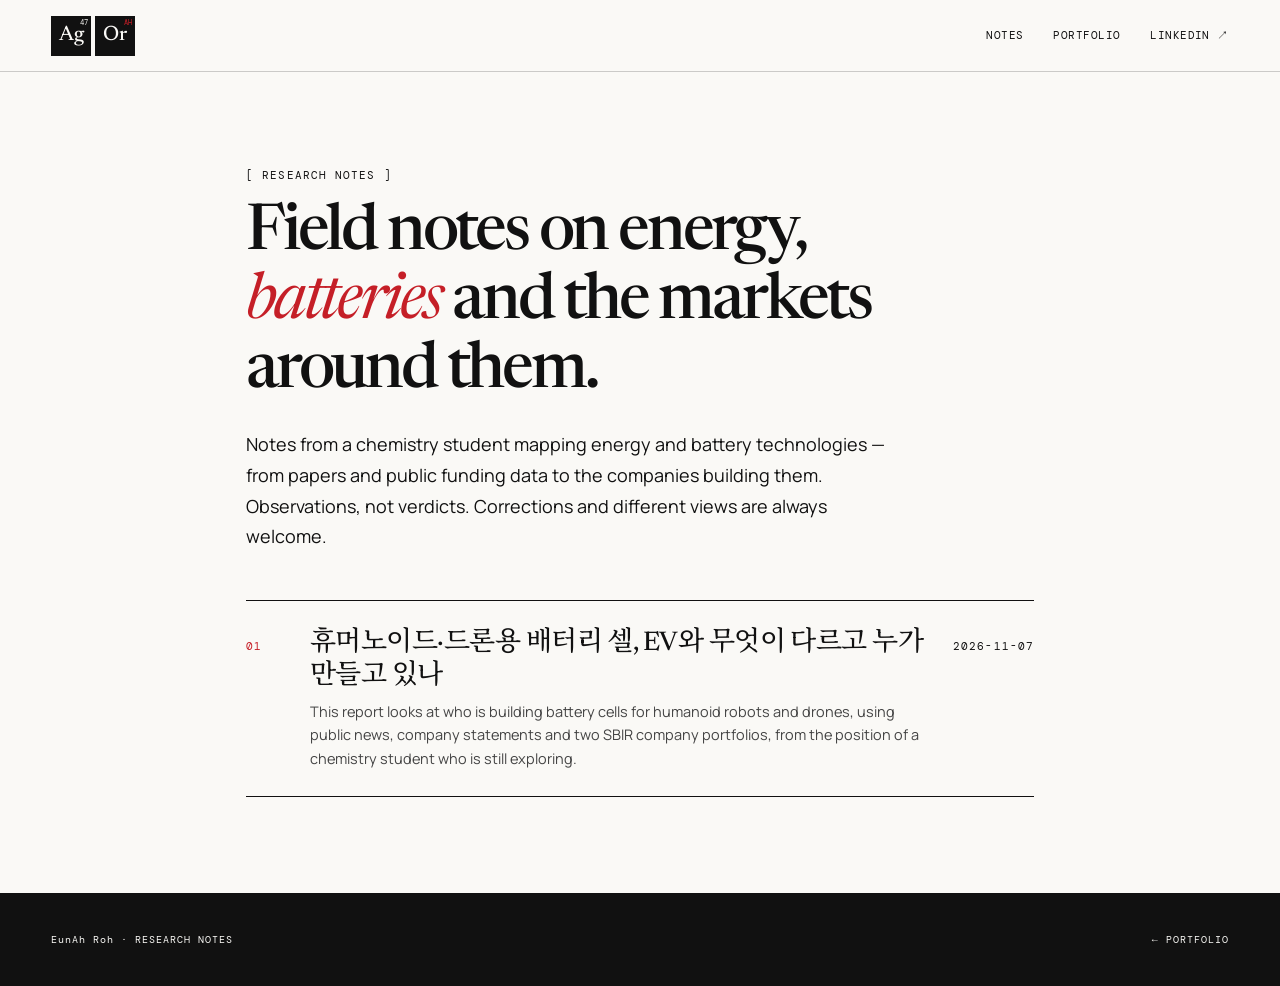
==== notes/index.html @ 11e4ec5c "Publish note: 휴머노이드·드론용 배터리 셀, EV와 무엇이 다르고 누가 만들고 있나" ====
<!doctype html>
<html lang="ko">
<head>
<meta charset="utf-8">
<meta name="viewport" content="width=device-width, initial-scale=1">
<title>Research notes — EunAh Roh</title>
<meta name="description" content="Notes from a chemistry student mapping energy and battery technologies — from papers and public funding data to the companies building them. Observations, not verdicts. Corrections and different views are always welcome.">
<meta property="og:title" content="Research notes — EunAh Roh">
<meta property="og:description" content="Notes from a chemistry student mapping energy and battery technologies — from papers and public funding data to the companies building them. Observations, not verdicts. Corrections and different views are always welcome.">
<meta property="og:type" content="article">

<link rel="preconnect" href="https://fonts.googleapis.com">
<link rel="preconnect" href="https://fonts.gstatic.com" crossorigin>
<link href="https://fonts.googleapis.com/css2?family=DM+Mono:wght@400;500&family=Manrope:wght@400;500;600;700&family=Newsreader:ital,opsz,wght@0,6..72,500;1,6..72,400&family=Noto+Serif+KR:wght@500;600&display=swap" rel="stylesheet">
<link rel="stylesheet" href="../notes/notes.css">
</head>
<body>
<header class="topbar">
  <a class="mark" href="../" aria-label="EunAh Roh — Home"><span class="element-tile"><b>Ag</b><small>47</small></span><span class="element-tile wordmark"><b>Or</b><small>AH</small></span></a>
  <nav><a href="../notes/">Notes</a><a href="../">Portfolio</a><a href="https://www.linkedin.com/in/eunah-roh-a8421236a">LinkedIn ↗</a></nav>
</header>
<main class="shell">
<p class="eyebrow">[ RESEARCH NOTES ]</p>
<h1 class="title">Field notes on energy,<br><em>batteries</em> and the markets around them.</h1>
<p class="intro">Notes from a chemistry student mapping energy and battery technologies — from papers and public funding data to the companies building them. Observations, not verdicts. Corrections and different views are always welcome.</p>
<div class="notes">
<a class="note-row" href="2611-battery-requirements-for-humanoid-robots-and-drones-vs/"><span class="no">01</span><span class="nt"><b>휴머노이드·드론용 배터리 셀, EV와 무엇이 다르고 누가 만들고 있나</b><span>This report looks at who is building battery cells for humanoid robots and drones, using public news, company statements and two SBIR company portfolios, from the position of a chemistry student who is still exploring.</span></span><span class="date">2026-11-07</span></a>
</div>
</main>
<footer><span>EunAh Roh · RESEARCH NOTES</span><a href="../">← PORTFOLIO</a></footer>
</body>
</html>
---- notes/notes.css ----
/* Research notes — follows the portfolio's design system (warm paper, near-black ink, red accent,
   Newsreader / Manrope / DM Mono, Pretendard for Korean). */
@font-face {
  font-family: "Pretendard";
  src: url("../PretendardVariable.woff2") format("woff2-variations");
  font-weight: 45 920;
  font-style: normal;
  font-display: swap;
}
:root {
  --ink: #111; --paper: #faf9f6; --accent: #c51f27; --soft: #efede9; --line: rgba(17, 17, 17, .2);
  --mono: "DM Mono", ui-monospace, monospace;
  --serif: "Newsreader", "Noto Serif KR", serif;
  --sans: "Manrope", "Pretendard", "Noto Sans KR", sans-serif;
}
* { box-sizing: border-box; }
html { -webkit-text-size-adjust: 100%; }
body {
  margin: 0; background: var(--paper); color: var(--ink);
  font: 16.5px/1.85 var(--sans); word-break: keep-all; overflow-wrap: break-word;
}
a { color: inherit; }

/* top bar (same mark as the portfolio) */
.topbar {
  position: sticky; top: 0; z-index: 10; height: 72px; display: flex; align-items: center; justify-content: space-between;
  padding: 0 clamp(16px, 4vw, 64px); background: rgba(250, 249, 246, .92); backdrop-filter: blur(12px); border-bottom: 1px solid var(--line);
}
.mark { display: flex; gap: 4px; text-decoration: none; }
.element-tile { width: 40px; height: 40px; display: grid; place-items: center; position: relative; background: var(--ink); color: var(--paper); }
.element-tile b { font: 500 21px var(--serif); }
.element-tile small { position: absolute; right: 3px; top: 2px; font: 7px var(--mono); color: var(--paper); }
.element-tile.wordmark small { color: var(--accent); }
nav { display: flex; gap: clamp(14px, 3vw, 30px); }
nav a { font: 11px var(--mono); text-transform: uppercase; text-decoration: none; letter-spacing: .04em; }
nav a:hover { color: var(--accent); }

/* page */
.shell { max-width: 820px; margin: 0 auto; padding: clamp(48px, 8vw, 96px) 16px 96px; }
.eyebrow, .label, .meta, .back, .note-row .no, .note-row .date { font: 11px var(--mono); letter-spacing: .1em; text-transform: uppercase; }
.eyebrow { margin: 0 0 18px; }
.title {
  font: 500 clamp(36px, 6vw, 64px)/1.08 var(--serif); letter-spacing: -.04em; margin: 0 0 22px; text-wrap: balance;
}
.title em { font-style: italic; font-weight: 400; color: var(--accent); }
html[lang="ko"] .title { letter-spacing: -.05em; }
.meta { display: flex; flex-wrap: wrap; gap: 8px 20px; padding-bottom: 26px; margin-bottom: 36px; border-bottom: 1px solid var(--ink); }
.meta a { color: var(--accent); text-decoration: none; }
.intro { font-size: 18px; line-height: 1.7; max-width: 640px; margin: 0 0 48px; }

/* report body */
.doc h1 { font: 500 clamp(28px, 4vw, 40px)/1.15 var(--serif); letter-spacing: -.03em; margin: 64px 0 16px; padding-top: 22px; border-top: 1px solid var(--ink); }
.doc h2 { font: 500 clamp(22px, 3vw, 28px)/1.25 var(--serif); letter-spacing: -.02em; margin: 44px 0 10px; }
.doc h3 { font: 600 17px/1.4 var(--sans); margin: 30px 0 6px; }
.doc p { margin: 10px 0; }
.doc ul, .doc ol { padding-left: 22px; margin: 8px 0; }
.doc li { margin: 4px 0; }
.doc li::marker { color: var(--accent); }
.doc strong { font-weight: 700; }
.doc u { text-decoration-color: var(--accent); text-decoration-thickness: 2px; text-underline-offset: 3px; }
.doc em { color: #555; }
.doc hr { border: none; border-top: 1px solid var(--line); margin: 48px 0; }
.doc img { max-width: 100%; height: auto; display: block; margin: 20px 0; border: 1px solid var(--line); background: #fff; }
.doc a { text-decoration-color: var(--accent); text-underline-offset: 3px; }
.doc code { font: 13.5px var(--mono); background: var(--soft); padding: 1px 5px; }
.doc blockquote { margin: 16px 0; padding: 2px 0 2px 18px; border-left: 2px solid var(--ink); color: #333; }
.doc table { width: 100%; border-collapse: collapse; margin: 18px 0; font-size: 14.5px; display: block; overflow-x: auto; }
.doc th, .doc td { border: 1px solid var(--ink); padding: 8px 12px; text-align: left; vertical-align: top; }
.doc th { font: 11px var(--mono); text-transform: uppercase; letter-spacing: .06em; background: var(--soft); }

/* callouts: bordered cards with a mono label */
.callout { border: 1px solid var(--ink); background: #fff; padding: 18px 22px; margin: 22px 0; }
.callout > :last-child { margin-bottom: 0; }
.callout .label { margin: 0 0 8px; color: var(--accent); }
.callout.summary { background: var(--ink); color: var(--paper); border-color: var(--ink); box-shadow: 6px 6px 0 var(--accent); }
.callout.summary .label { color: #ff8a8f; }
.callout.summary li::marker { color: #ff8a8f; }
.callout.quote { background: var(--soft); border-style: dashed; }
.callout.quote p { font: 14.5px/1.8 var(--mono); }
.callout.info { background: var(--soft); }

/* notes index */
.notes { border-top: 1px solid var(--ink); }
.note-row {
  display: grid; grid-template-columns: 44px 1fr auto; gap: 20px; align-items: baseline; padding: 26px 0;
  border-bottom: 1px solid var(--ink); text-decoration: none; transition: padding .2s, background .2s;
}
.note-row:hover { padding-left: 12px; background: rgba(197, 31, 39, .06); }
.note-row .no { color: var(--accent); }
.note-row b { display: block; font: 500 clamp(21px, 2.6vw, 27px)/1.25 var(--serif); letter-spacing: -.02em; }
.note-row .nt span { display: block; margin-top: 6px; font-size: 14.5px; line-height: 1.6; color: #444; }

.back { margin-top: 64px; }
.back a { text-decoration: none; }
.back a:hover { color: var(--accent); }
footer {
  background: var(--ink); color: var(--paper); display: flex; justify-content: space-between; align-items: center; gap: 16px;
  padding: 40px clamp(16px, 4vw, 64px); font: 10px var(--mono); letter-spacing: .1em;
}
footer a { text-decoration: none; }

@media (max-width: 640px) {
  body { font-size: 16px; }
  nav a:nth-child(2) { display: none; }
  .note-row { grid-template-columns: 30px 1fr; }
  .note-row .date { grid-column: 2; }
  .callout { padding: 16px; }
  footer { flex-direction: column; align-items: flex-start; }
}
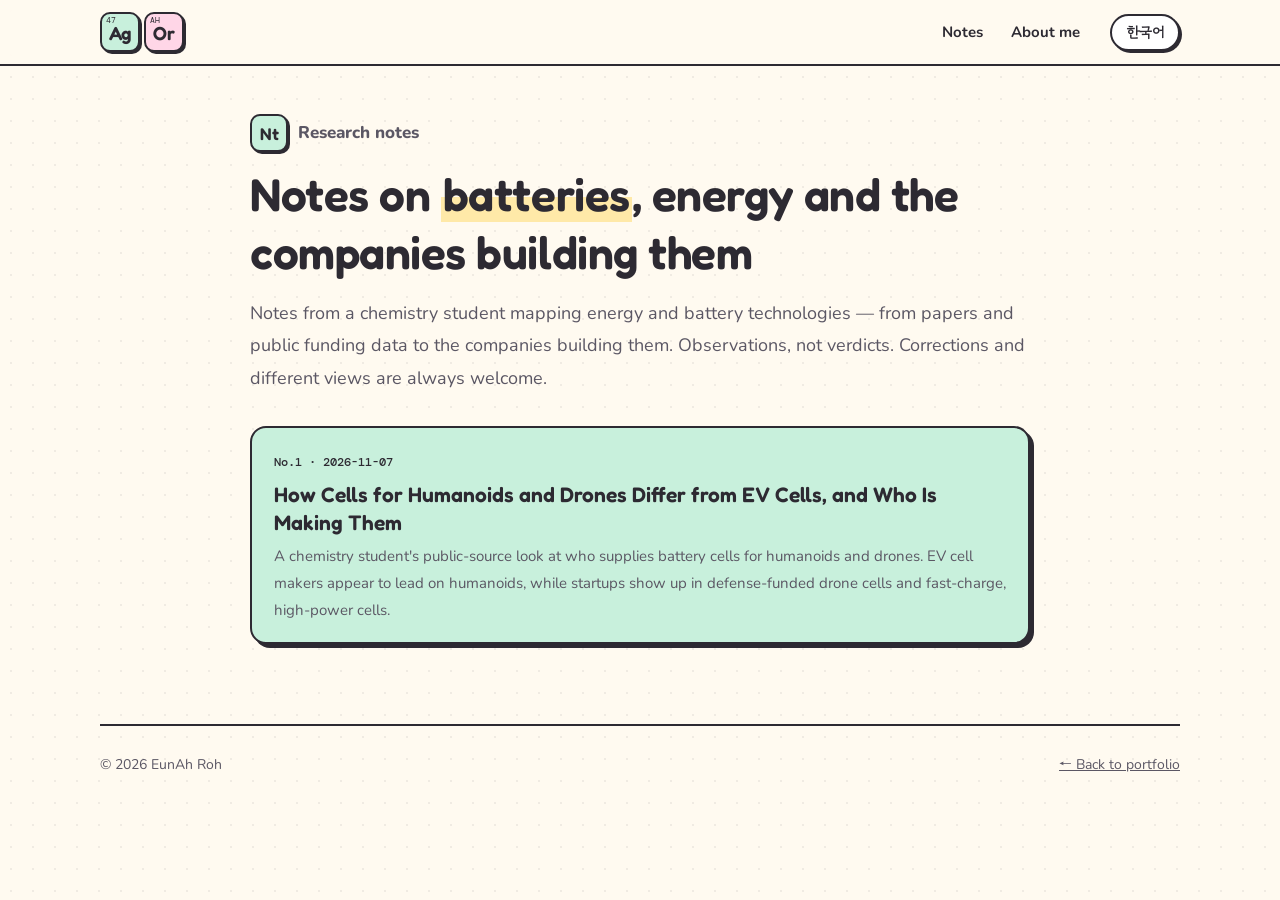
==== commit 3ed64540: "Redesign portfolio; bilingual research notes" ====
--- a/notes/index.html
+++ b/notes/index.html
@@ -1,32 +1,38 @@
 <!doctype html>
-<html lang="ko">
+<html lang="en">
 <head>
 <meta charset="utf-8">
 <meta name="viewport" content="width=device-width, initial-scale=1">
-<title>Research notes — EunAh Roh</title>
+<title>Research notes · EunAh Roh</title>
 <meta name="description" content="Notes from a chemistry student mapping energy and battery technologies — from papers and public funding data to the companies building them. Observations, not verdicts. Corrections and different views are always welcome.">
-<meta property="og:title" content="Research notes — EunAh Roh">
+<meta property="og:title" content="Research notes · EunAh Roh">
 <meta property="og:description" content="Notes from a chemistry student mapping energy and battery technologies — from papers and public funding data to the companies building them. Observations, not verdicts. Corrections and different views are always welcome.">
 <meta property="og:type" content="article">
 
 <link rel="preconnect" href="https://fonts.googleapis.com">
 <link rel="preconnect" href="https://fonts.gstatic.com" crossorigin>
-<link href="https://fonts.googleapis.com/css2?family=DM+Mono:wght@400;500&family=Manrope:wght@400;500;600;700&family=Newsreader:ital,opsz,wght@0,6..72,500;1,6..72,400&family=Noto+Serif+KR:wght@500;600&display=swap" rel="stylesheet">
+<link href="https://fonts.googleapis.com/css2?family=Fredoka:wght@500;600&family=Nunito:wght@400;600;700;800&family=Jua&family=Gowun+Dodum&family=DM+Mono:wght@500&display=swap" rel="stylesheet">
 <link rel="stylesheet" href="../notes/notes.css">
+<script src="../notes/notes.js" defer></script>
 </head>
 <body>
-<header class="topbar">
-  <a class="mark" href="../" aria-label="EunAh Roh — Home"><span class="element-tile"><b>Ag</b><small>47</small></span><span class="element-tile wordmark"><b>Or</b><small>AH</small></span></a>
-  <nav><a href="../notes/">Notes</a><a href="../">Portfolio</a><a href="https://www.linkedin.com/in/eunah-roh-a8421236a">LinkedIn ↗</a></nav>
+<header class="top">
+  <a class="logo" href="../" aria-label="EunAh Roh, home"><span class="tile-mini"><small>47</small>Ag</span><span class="tile-mini rose"><small>AH</small>Or</span></a>
+  <nav><a href="../notes/"><span class="en">Notes</span><span class="ko">노트</span></a><a href="../"><span class="en">About me</span><span class="ko">소개</span></a></nav>
+  <button id="lang" class="lang" type="button" aria-label="Switch language"><span class="en">한국어</span><span class="ko">English</span></button>
 </header>
 <main class="shell">
-<p class="eyebrow">[ RESEARCH NOTES ]</p>
-<h1 class="title">Field notes on energy,<br><em>batteries</em> and the markets around them.</h1>
-<p class="intro">Notes from a chemistry student mapping energy and battery technologies — from papers and public funding data to the companies building them. Observations, not verdicts. Corrections and different views are always welcome.</p>
+<p class="eyebrow"><span class="chip-el">Nt</span><span class="en">Research notes</span><span class="ko">리서치 노트</span></p>
+<h1 class="title"><span class="en">Notes on <mark>batteries</mark>, energy and the companies building them</span><span class="ko"><mark>배터리</mark>와 에너지, 그걸 만드는 회사들에 대한 노트</span></h1>
+<p class="intro"><span class="en">Notes from a chemistry student mapping energy and battery technologies — from papers and public funding data to the companies building them. Observations, not verdicts. Corrections and different views are always welcome.</span><span class="ko">공개 데이터, 논문, 기업 소식으로 쓰는 짧은 리포트예요. 확인한 것과 확인하지 못한 것을 나눠서 적어요. 틀린 부분이나 다른 시각은 언제든 환영이에요.</span></p>
 <div class="notes">
-<a class="note-row" href="2611-battery-requirements-for-humanoid-robots-and-drones-vs/"><span class="no">01</span><span class="nt"><b>휴머노이드·드론용 배터리 셀, EV와 무엇이 다르고 누가 만들고 있나</b><span>This report looks at who is building battery cells for humanoid robots and drones, using public news, company statements and two SBIR company portfolios, from the position of a chemistry student who is still exploring.</span></span><span class="date">2026-11-07</span></a>
+<a class="note-card" href="2611-battery-requirements-for-humanoid-robots-and-drones-vs/">
+  <span class="date">No.1 · 2026-11-07</span>
+  <b><span class="en">How Cells for Humanoids and Drones Differ from EV Cells, and Who Is Making Them</span><span class="ko">휴머노이드·드론용 배터리 셀, EV와 무엇이 다르고 누가 만들고 있나</span></b>
+  <span class="sum"><span class="en">A chemistry student's public-source look at who supplies battery cells for humanoids and drones. EV cell makers appear to lead on humanoids, while startups show up in defense-funded drone cells and fast-charge, high-power cells.</span><span class="ko">휴머노이드·드론용 배터리 셀을 누가 만드는지 공개 자료로 살펴본 화학과 학부생의 관찰 노트입니다. 휴머노이드는 EV 셀 대기업, 드론은 국방 자금이 붙는 스타트업 쪽에 있는 것으로 보이며, 대부분 기업 주장이거나 2차 보도 기반입니다.</span></span>
+</a>
 </div>
 </main>
-<footer><span>EunAh Roh · RESEARCH NOTES</span><a href="../">← PORTFOLIO</a></footer>
+<footer class="foot"><span>© 2026 EunAh Roh</span><a href="../"><span class="en">← Back to portfolio</span><span class="ko">← 포트폴리오로</span></a></footer>
 </body>
 </html>
--- a/notes/notes.css
+++ b/notes/notes.css
@@ -1,109 +1,93 @@
-/* Research notes — follows the portfolio's design system (warm paper, near-black ink, red accent,
-   Newsreader / Manrope / DM Mono, Pretendard for Korean). */
-@font-face {
-  font-family: "Pretendard";
-  src: url("../PretendardVariable.woff2") format("woff2-variations");
-  font-weight: 45 920;
-  font-style: normal;
-  font-display: swap;
-}
+/* Research notes — same cute periodic-table look as the portfolio (cream dots, pastel tiles,
+   chunky ink borders, Fredoka/Nunito + Jua/Gowun Dodum). Readable first. */
 :root {
-  --ink: #111; --paper: #faf9f6; --accent: #c51f27; --soft: #efede9; --line: rgba(17, 17, 17, .2);
-  --mono: "DM Mono", ui-monospace, monospace;
-  --serif: "Newsreader", "Noto Serif KR", serif;
-  --sans: "Manrope", "Pretendard", "Noto Sans KR", sans-serif;
+  --cream: #fffaf0; --ink: #2d2a32; --soft-ink: #5b5764; --line: #2d2a32;
+  --me: #ffd6e7; --now: #ffe9a8; --study: #c8f0dc; --build: #ffd8c4; --school: #e3dcff; --accent: #ff6f91;
+  --head: "Fredoka", "Jua", sans-serif; --body: "Nunito", "Gowun Dodum", sans-serif; --mono: "DM Mono", ui-monospace, monospace;
 }
 * { box-sizing: border-box; }
-html { -webkit-text-size-adjust: 100%; }
+html { -webkit-text-size-adjust: 100%; scroll-padding-top: 84px; }
 body {
-  margin: 0; background: var(--paper); color: var(--ink);
-  font: 16.5px/1.85 var(--sans); word-break: keep-all; overflow-wrap: break-word;
+  margin: 0; background: var(--cream); color: var(--ink); font: 17px/1.8 var(--body);
+  background-image: radial-gradient(rgba(45, 42, 50, .07) 1px, transparent 1px); background-size: 22px 22px;
+  word-break: keep-all; overflow-wrap: break-word;
 }
+html[lang="ko"] body { font-size: 16.5px; line-height: 1.9; }
+html[lang="en"] .ko, html[lang="ko"] .en { display: none !important; }
+html[lang="ko"] .title, html[lang="ko"] .doc h1, html[lang="ko"] .doc h2, html[lang="ko"] .note-card b { font-family: "Jua", var(--head); font-weight: 400; }
 a { color: inherit; }
 
-/* top bar (same mark as the portfolio) */
-.topbar {
-  position: sticky; top: 0; z-index: 10; height: 72px; display: flex; align-items: center; justify-content: space-between;
-  padding: 0 clamp(16px, 4vw, 64px); background: rgba(250, 249, 246, .92); backdrop-filter: blur(12px); border-bottom: 1px solid var(--line);
+/* header (same as portfolio) */
+.top {
+  position: sticky; top: 0; z-index: 10; display: flex; align-items: center; gap: 18px;
+  padding: 12px max(16px, calc((100% - 1080px) / 2)); background: rgba(255, 250, 240, .9); backdrop-filter: blur(10px); border-bottom: 2px solid var(--line);
 }
-.mark { display: flex; gap: 4px; text-decoration: none; }
-.element-tile { width: 40px; height: 40px; display: grid; place-items: center; position: relative; background: var(--ink); color: var(--paper); }
-.element-tile b { font: 500 21px var(--serif); }
-.element-tile small { position: absolute; right: 3px; top: 2px; font: 7px var(--mono); color: var(--paper); }
-.element-tile.wordmark small { color: var(--accent); }
-nav { display: flex; gap: clamp(14px, 3vw, 30px); }
-nav a { font: 11px var(--mono); text-transform: uppercase; text-decoration: none; letter-spacing: .04em; }
-nav a:hover { color: var(--accent); }
+.logo { display: flex; gap: 4px; text-decoration: none; }
+.tile-mini {
+  position: relative; width: 40px; height: 40px; display: grid; place-items: center; border: 2px solid var(--line); border-radius: 10px;
+  background: var(--study); font: 600 19px var(--head); box-shadow: 2px 2px 0 var(--line);
+}
+.tile-mini.rose { background: var(--me); }
+.tile-mini small { position: absolute; top: 1px; left: 4px; font: 8px var(--mono); }
+nav { display: flex; gap: 4px; margin-left: auto; }
+nav a { text-decoration: none; font-weight: 700; font-size: 15px; padding: 6px 12px; border-radius: 999px; }
+nav a:hover { background: var(--now); }
+.lang { font: 700 14px var(--body); color: var(--ink); background: #fff; border: 2px solid var(--line); border-radius: 999px; padding: 6px 14px; cursor: pointer; box-shadow: 2px 2px 0 var(--line); }
 
 /* page */
-.shell { max-width: 820px; margin: 0 auto; padding: clamp(48px, 8vw, 96px) 16px 96px; }
-.eyebrow, .label, .meta, .back, .note-row .no, .note-row .date { font: 11px var(--mono); letter-spacing: .1em; text-transform: uppercase; }
-.eyebrow { margin: 0 0 18px; }
-.title {
-  font: 500 clamp(36px, 6vw, 64px)/1.08 var(--serif); letter-spacing: -.04em; margin: 0 0 22px; text-wrap: balance;
-}
-.title em { font-style: italic; font-weight: 400; color: var(--accent); }
-html[lang="ko"] .title { letter-spacing: -.05em; }
-.meta { display: flex; flex-wrap: wrap; gap: 8px 20px; padding-bottom: 26px; margin-bottom: 36px; border-bottom: 1px solid var(--ink); }
-.meta a { color: var(--accent); text-decoration: none; }
-.intro { font-size: 18px; line-height: 1.7; max-width: 640px; margin: 0 0 48px; }
+.shell { width: min(780px, 100% - 32px); margin: 0 auto; padding: 48px 0 80px; }
+.eyebrow { display: flex; align-items: center; gap: 10px; font-weight: 800; color: var(--soft-ink); margin: 0 0 14px; }
+.chip-el { width: 38px; height: 38px; display: grid; place-items: center; background: var(--study); border: 2px solid var(--line); border-radius: 10px; font: 600 17px var(--head); color: var(--ink); box-shadow: 2px 2px 0 var(--line); }
+.title { font: 600 clamp(30px, 5vw, 46px)/1.25 var(--head); margin: 0 0 16px; letter-spacing: -.01em; }
+mark { background: linear-gradient(transparent 55%, var(--now) 55%); color: inherit; padding: 0 2px; }
+.meta { display: flex; flex-wrap: wrap; gap: 6px 10px; margin-bottom: 32px; font-size: 14px; font-weight: 700; }
+.meta > * { background: #fff; border: 1.5px solid var(--line); border-radius: 999px; padding: 2px 12px; text-decoration: none; }
+.meta a { background: var(--me); }
+.intro { color: var(--soft-ink); font-size: 18px; margin: 0 0 32px; }
 
 /* report body */
-.doc h1 { font: 500 clamp(28px, 4vw, 40px)/1.15 var(--serif); letter-spacing: -.03em; margin: 64px 0 16px; padding-top: 22px; border-top: 1px solid var(--ink); }
-.doc h2 { font: 500 clamp(22px, 3vw, 28px)/1.25 var(--serif); letter-spacing: -.02em; margin: 44px 0 10px; }
-.doc h3 { font: 600 17px/1.4 var(--sans); margin: 30px 0 6px; }
+.doc h1 { font: 600 clamp(24px, 3.4vw, 30px)/1.3 var(--head); margin: 52px 0 12px; padding-top: 20px; border-top: 2px dashed rgba(45, 42, 50, .35); }
+.doc h2 { font: 600 clamp(20px, 2.8vw, 24px)/1.35 var(--head); margin: 36px 0 8px; }
+.doc h3 { font: 800 17px/1.4 var(--body); margin: 26px 0 6px; }
 .doc p { margin: 10px 0; }
 .doc ul, .doc ol { padding-left: 22px; margin: 8px 0; }
 .doc li { margin: 4px 0; }
 .doc li::marker { color: var(--accent); }
-.doc strong { font-weight: 700; }
 .doc u { text-decoration-color: var(--accent); text-decoration-thickness: 2px; text-underline-offset: 3px; }
-.doc em { color: #555; }
-.doc hr { border: none; border-top: 1px solid var(--line); margin: 48px 0; }
-.doc img { max-width: 100%; height: auto; display: block; margin: 20px 0; border: 1px solid var(--line); background: #fff; }
+.doc em { color: var(--soft-ink); }
+.doc hr { border: none; border-top: 2px dashed rgba(45, 42, 50, .25); margin: 40px 0; }
+.doc img { max-width: 100%; height: auto; display: block; margin: 18px 0; border: 2px solid var(--line); border-radius: 14px; background: #fff; }
 .doc a { text-decoration-color: var(--accent); text-underline-offset: 3px; }
-.doc code { font: 13.5px var(--mono); background: var(--soft); padding: 1px 5px; }
-.doc blockquote { margin: 16px 0; padding: 2px 0 2px 18px; border-left: 2px solid var(--ink); color: #333; }
-.doc table { width: 100%; border-collapse: collapse; margin: 18px 0; font-size: 14.5px; display: block; overflow-x: auto; }
-.doc th, .doc td { border: 1px solid var(--ink); padding: 8px 12px; text-align: left; vertical-align: top; }
-.doc th { font: 11px var(--mono); text-transform: uppercase; letter-spacing: .06em; background: var(--soft); }
+.doc code { font: 14px var(--mono); background: #fff; border: 1px solid rgba(45, 42, 50, .2); border-radius: 6px; padding: 1px 5px; }
+.doc blockquote { margin: 14px 0; padding: 2px 0 2px 16px; border-left: 4px solid var(--now); color: var(--soft-ink); }
+.doc table { width: 100%; border-collapse: separate; border-spacing: 0; margin: 16px 0; font-size: 15px; display: block; overflow-x: auto; border: 2px solid var(--line); border-radius: 14px; background: #fff; }
+.doc th, .doc td { border-bottom: 1px solid rgba(45, 42, 50, .15); padding: 8px 12px; text-align: left; vertical-align: top; }
+.doc th { background: var(--school); font-weight: 800; }
+.doc tr:last-child td { border-bottom: none; }
 
-/* callouts: bordered cards with a mono label */
-.callout { border: 1px solid var(--ink); background: #fff; padding: 18px 22px; margin: 22px 0; }
+/* callouts: sticker cards */
+.callout { background: #fff; border: 2px solid var(--line); border-radius: 16px; padding: 16px 20px; margin: 20px 0; box-shadow: 4px 4px 0 var(--line); }
 .callout > :last-child { margin-bottom: 0; }
-.callout .label { margin: 0 0 8px; color: var(--accent); }
-.callout.summary { background: var(--ink); color: var(--paper); border-color: var(--ink); box-shadow: 6px 6px 0 var(--accent); }
-.callout.summary .label { color: #ff8a8f; }
-.callout.summary li::marker { color: #ff8a8f; }
-.callout.quote { background: var(--soft); border-style: dashed; }
-.callout.quote p { font: 14.5px/1.8 var(--mono); }
-.callout.info { background: var(--soft); }
+.callout .label { font: 600 16px var(--head); margin: 0 0 6px; }
+.callout.note { background: var(--me); }
+.callout.summary { background: var(--study); }
+.callout.info { background: var(--school); }
+.callout.quote { background: var(--now); }
+.callout.quote p { font-weight: 700; }
 
-/* notes index */
-.notes { border-top: 1px solid var(--ink); }
-.note-row {
-  display: grid; grid-template-columns: 44px 1fr auto; gap: 20px; align-items: baseline; padding: 26px 0;
-  border-bottom: 1px solid var(--ink); text-decoration: none; transition: padding .2s, background .2s;
+/* notes list */
+.notes { display: grid; gap: 16px; }
+.note-card { display: block; text-decoration: none; background: var(--study); border: 2px solid var(--line); border-radius: 16px; padding: 18px 22px; box-shadow: 4px 4px 0 var(--line); transition: transform .12s, box-shadow .12s; }
+.note-card:hover { transform: translate(-2px, -2px); box-shadow: 6px 6px 0 var(--line); }
+.note-card .date { font: 500 12px var(--mono); }
+.note-card b { display: block; font: 600 21px/1.35 var(--head); margin: 4px 0 6px; }
+.note-card .sum { display: block; color: var(--soft-ink); font-size: 15px; }
+
+.back { margin-top: 56px; font-weight: 800; }
+.foot { width: min(1080px, 100% - 32px); margin: 0 auto; display: flex; justify-content: space-between; flex-wrap: wrap; gap: 8px; padding: 26px 0 40px; border-top: 2px solid var(--line); font-size: 14px; color: var(--soft-ink); }
+
+@media (max-width: 560px) {
+  body { font-size: 16px; }
+  nav a:not(:first-child) { display: none; }
+  .callout { padding: 14px 16px; }
 }
-.note-row:hover { padding-left: 12px; background: rgba(197, 31, 39, .06); }
-.note-row .no { color: var(--accent); }
-.note-row b { display: block; font: 500 clamp(21px, 2.6vw, 27px)/1.25 var(--serif); letter-spacing: -.02em; }
-.note-row .nt span { display: block; margin-top: 6px; font-size: 14.5px; line-height: 1.6; color: #444; }
-
-.back { margin-top: 64px; }
-.back a { text-decoration: none; }
-.back a:hover { color: var(--accent); }
-footer {
-  background: var(--ink); color: var(--paper); display: flex; justify-content: space-between; align-items: center; gap: 16px;
-  padding: 40px clamp(16px, 4vw, 64px); font: 10px var(--mono); letter-spacing: .1em;
-}
-footer a { text-decoration: none; }
-
-@media (max-width: 640px) {
-  body { font-size: 16px; }
-  nav a:nth-child(2) { display: none; }
-  .note-row { grid-template-columns: 30px 1fr; }
-  .note-row .date { grid-column: 2; }
-  .callout { padding: 16px; }
-  footer { flex-direction: column; align-items: flex-start; }
-}
